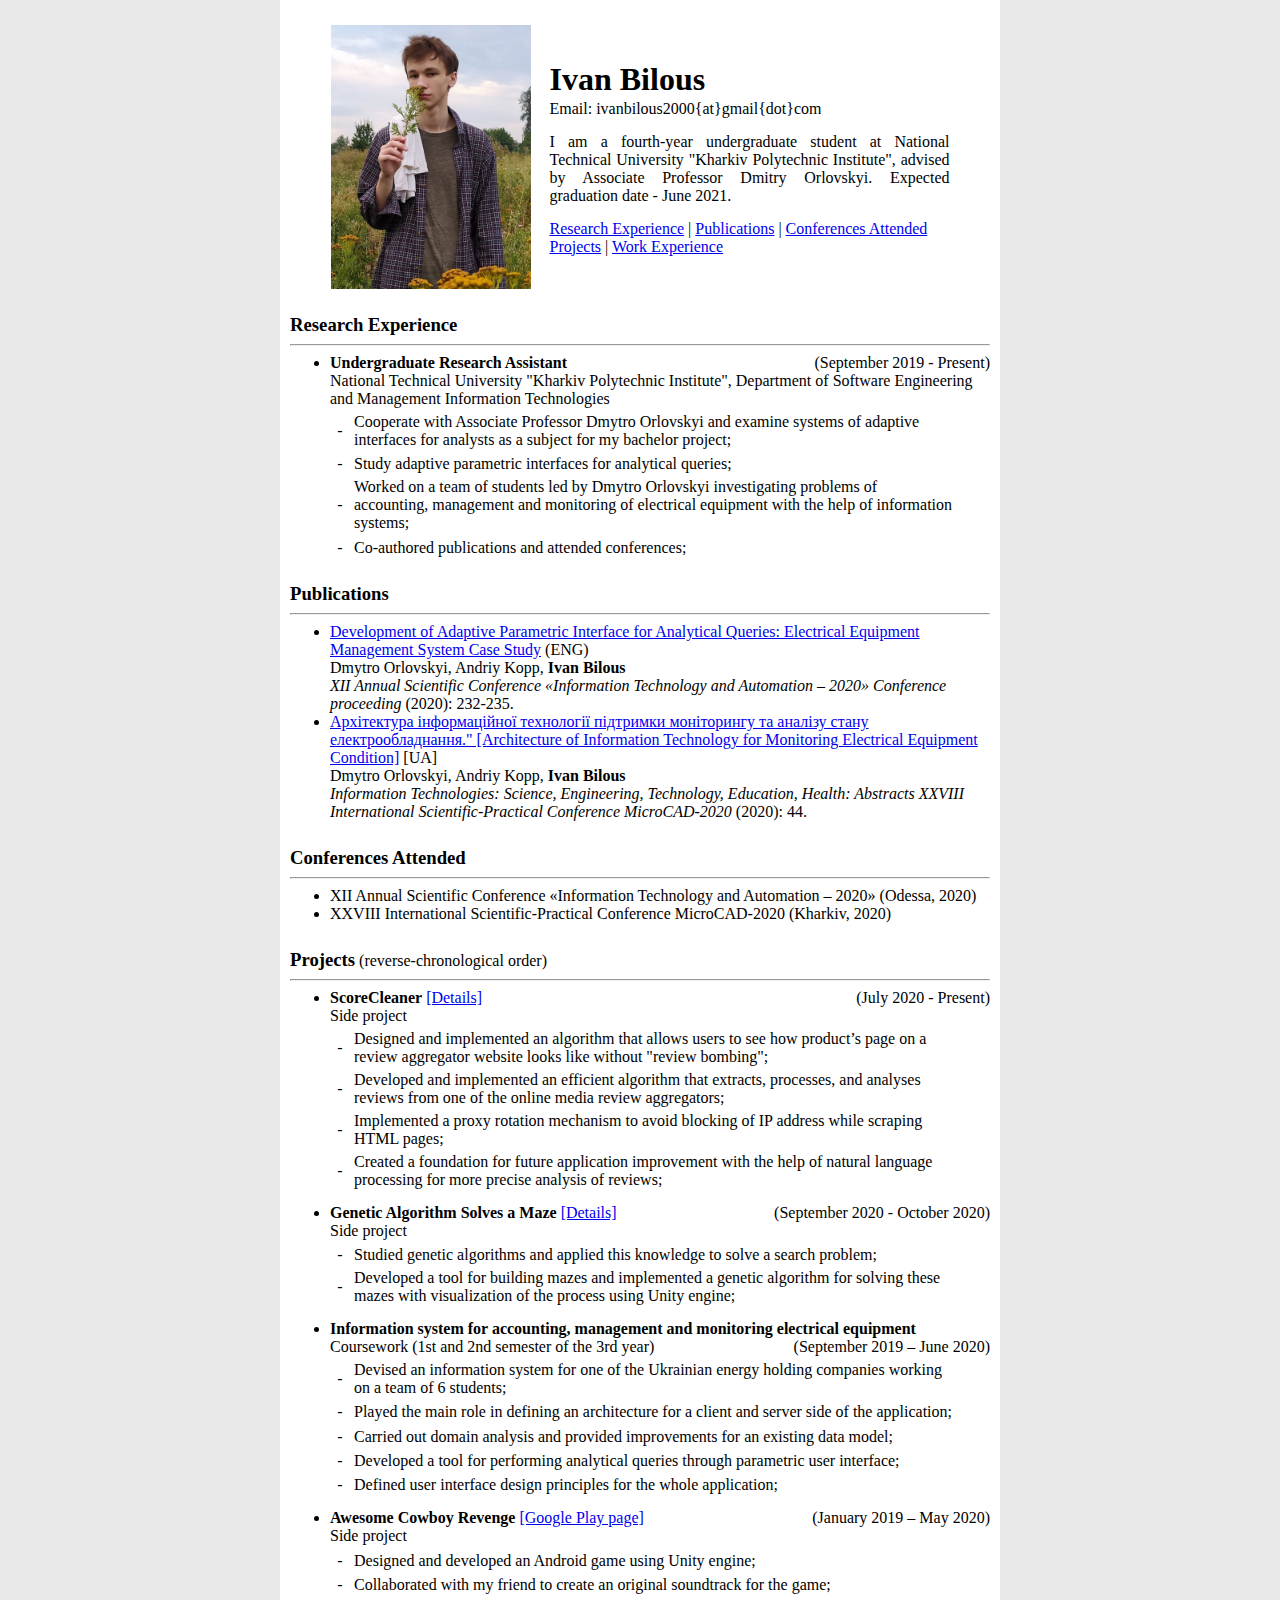
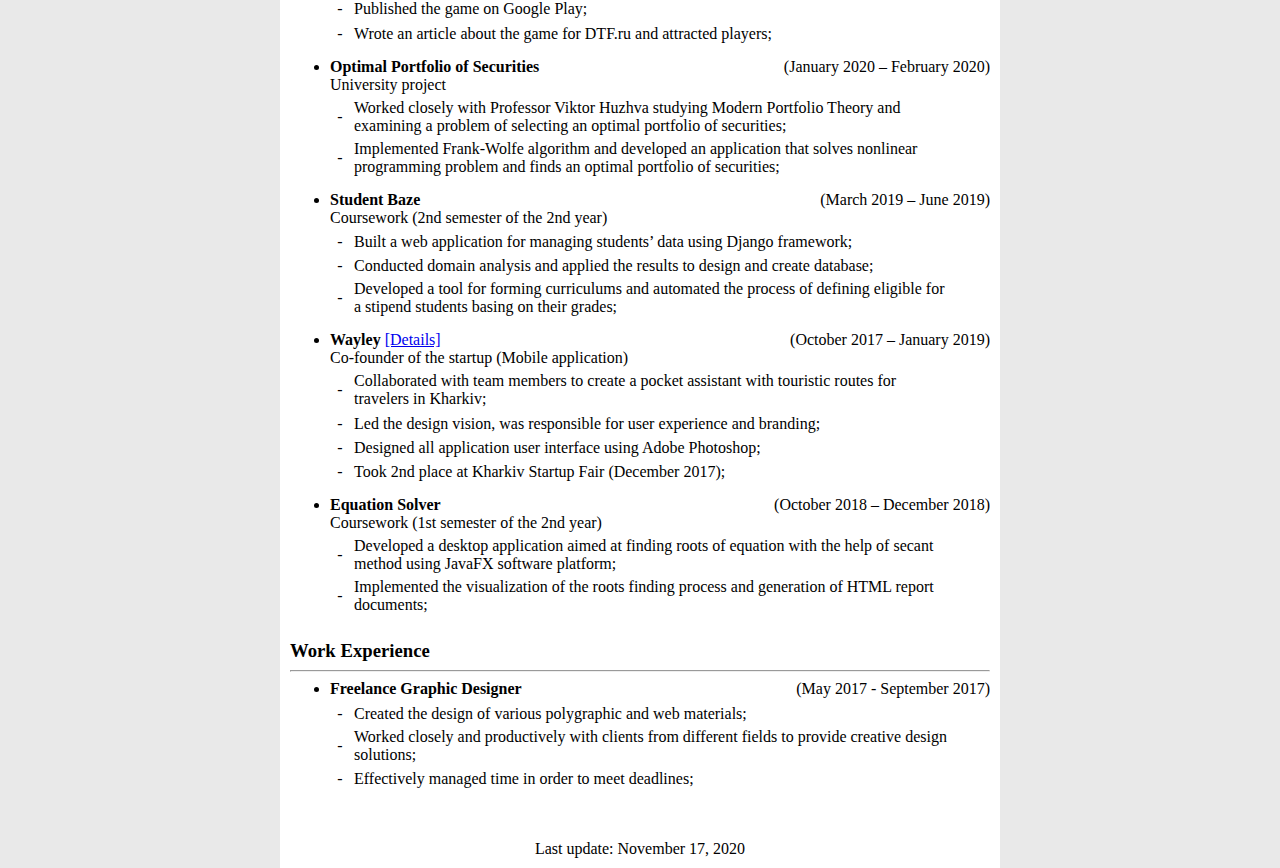
==== index.html @ f1507932 "Initial commit" ====
<!DOCTYPE html>
<html>

<head>
    <meta charset="utf-8">
    <meta http-equiv="X-UA-Compatible" content="chrome=1">
    <title>Ivan Bilous</title>

    <link rel="stylesheet" href="stylesheets/styles.css">
    <link rel="stylesheet" href="stylesheets/github-dark.css">
    <script src="https://ajax.googleapis.com/ajax/libs/jquery/1.7.1/jquery.min.js"></script>
    <script src="javascripts/respond.js"></script>

    <meta name="viewport" content="width=device-width, initial-scale=1, user-scalable=no">

</head>

<body>
    <div class="container" style="max-width: 700px; margin: auto;">

        <section>
            <div id="title">
                <center>
                    <img width="200" height="264 " src="./images/photo.jpg" style="vertical-align: middle; margin-right: 15px;
                        margin-top: 15px; margin-bottom: 15px;">
                    <div style="display: inline-block; vertical-align: middle; text-align: left; width: 400px;">
                        <h1 style="margin-top: 2px; margin-bottom: 2px;">Ivan Bilous</h1>
                        <span>Email: ivanbilous2000{at}gmail{dot}com</span>
                        <div style="text-align: justify; margin-top: 15px;">
                            <span>
                                I am a fourth-year undergraduate student at National Technical University "Kharkiv Polytechnic Institute", 
                                advised by Associate Professor Dmitry Orlovskyi. Expected graduation date - June 2021.
                                
                            </span>
                        </div>
                        <div style="margin-top: 15px;">
                            <a href="javascript:void(0)" onclick="window.scrollTo(0,306);">Research Experience</a> | 
                            <a href="javascript:void(0)" onclick="window.scrollTo(0,581);">Publications</a> | 
                            <a href="javascript:void(0)" onclick="window.scrollTo(0,850);">Conferences Attended</a> 
                            <br> 
                            <a href="javascript:void(0)" onclick="window.scrollTo(0,949);">Projects</a> | 
                            <a href="javascript:void(0)" onclick="window.scrollTo(0,1742);">Work Experience</a>
                        </div>
                    </div>
                </center>
            </div>


            
            <!--Research Experience-->
            <div>
                <h3 class="section_title" style="display: inline-block;">Research Experience</h3>
                <hr>
                <ul class="section_list">
                    <li>
                        <strong>Undergraduate Research Assistant</strong>
                        <span class="project_date">(September 2019 - Present)</span>
                        <br>
                        <span>National Technical University "Kharkiv Polytechnic Institute", Department of Software Engineering and Management Information Technologies</span>
                        <div class="list_inner_item">
                            <div class="dash">
                                -
                            </div>
                            <div class="inner_item_text">
                                Cooperate with Associate Professor Dmytro Orlovskyi and examine systems of adaptive interfaces for analysts as a subject for my bachelor project;
                            </div>
                        </div>
                        <div class="list_inner_item">
                            <div class="dash">
                                -
                            </div>
                            <div class="inner_item_text">
                                Study adaptive parametric interfaces for analytical queries;
                            </div>
                        </div>
                        <div class="list_inner_item">
                            <div class="dash">
                                -
                            </div>
                            <div class="inner_item_text">
                                Worked on a team of students led by Dmytro Orlovskyi investigating problems of accounting, management and monitoring of electrical equipment with the help of information systems;
                            </div>
                        </div>
                        <div class="list_inner_item">
                            <div class="dash">
                                -
                            </div>
                            <div class="inner_item_text">
                                Co-authored publications and attended conferences;
                            </div>
                        </div>
                    </li>
                </ul>
            </div>

            <!--Publications-->
            <div>
                <h3 class="section_title" style="display: inline-block;">Publications</h3>
                <hr>
                <ul class="section_list">
                    <li>
                        <a href="https://doi.org/10.5281/zenodo.4172932">Development of Adaptive Parametric Interface for Analytical Queries: Electrical Equipment Management System Case Study</a>
                        (ENG)
                        <br>
                        <span>
                            Dmytro Orlovskyi, Andriy Kopp, <strong>Ivan Bilous</strong>
                            <br>
                            <i>XII Annual Scientific Conference «Information Technology and Automation – 2020» Conference proceeding</i> (2020): 232-235.
                        </span>
                    </li>
                    <li>
                        <a href="https://doi.org/10.5281/zenodo.4172905">Архітектура інформаційної технології підтримки моніторингу та аналізу стану електрообладнання." [Architecture of Information Technology for Monitoring Electrical Equipment Condition]</a>
                        [UA]
                        <br>
                        <span>
                            Dmytro Orlovskyi, Andriy Kopp, <strong>Ivan Bilous</strong>
                            <br>
                            <i>Information Technologies: Science, Engineering, Technology, Education, Health: Abstracts XXVIII International Scientific-Practical Conference MicroCAD-2020</i> (2020): 44.
                        </span>
                    </li>
                </ul>
            </div>

            <!--Conferences Attended-->
            <div>
                <h3 class="section_title" style="display: inline-block;">Conferences Attended</h3>
                <hr>
                <ul class="section_list">
                    <li>
                        <span>XII Annual Scientific Conference «Information Technology and Automation – 2020» (Odessa, 2020)</span>
                    </li>
                    <li>
                        <span>XXVIII International Scientific-Practical Conference MicroCAD-2020 (Kharkiv, 2020)</span>
                    </li>
                </ul>
            </div>

            <!--Projects-->
            <div>
                <h3 class="section_title" style="display: inline-block;">Projects</h3><span> (reverse-chronological
                    order)</span>
                <hr>
                <ul class="section_list">
                    <li>
                        <strong>ScoreCleaner</strong> <a
                            href="scorecleaner.html">[Details]</a>
                        <span class="project_date">(July 2020 - Present)</span>
                        <br>
                        <span>Side project</span>
                        <div class="list_inner_item">
                            <div class="dash">
                                -
                            </div>
                            <div class="inner_item_text">
                                Designed and implemented an algorithm that allows users to see how product’s page on a
                                review aggregator website looks like without "review bombing";
                            </div>
                        </div>
                        <div class="list_inner_item">
                            <div class="dash">
                                -
                            </div>
                            <div class="inner_item_text">
                                Developed and implemented an efficient algorithm that extracts, processes, and analyses
                                reviews from one of the online media review aggregators;
                            </div>
                        </div>
                        <div class="list_inner_item">
                            <div class="dash">
                                -
                            </div>
                            <div class="inner_item_text">
                                Implemented a proxy rotation mechanism to avoid blocking of IP address while scraping
                                HTML pages;
                            </div>
                        </div>
                        <div class="list_inner_item">
                            <div class="dash">
                                -
                            </div>
                            <div class="inner_item_text">
                                Created a foundation for future application improvement with the help of natural
                                language processing for more precise analysis of reviews;
                            </div>
                        </div>
                    </li>

                    <li class="list_item">
                        <strong>Genetic Algorithm Solves a Maze</strong> <a
                            href="geneticalgorithm.html">[Details]</a>
                        <span class="project_date">(September 2020 - October 2020)</span>
                        <br>
                        <span>Side project</span>
                        <div class="list_inner_item">
                            <div class="dash">
                                -
                            </div>
                            <div class="inner_item_text">
                                Studied genetic algorithms and applied this knowledge to solve a search problem;
                            </div>
                        </div>
                        <div class="list_inner_item">
                            <div class="dash">
                                -
                            </div>
                            <div class="inner_item_text">
                                Developed a tool for building mazes and implemented a genetic algorithm for solving
                                these mazes with visualization of the process using Unity engine;
                            </div>
                        </div>
                    </li>

                    <li class="list_item">
                        <strong>Information system for accounting, management and monitoring electrical
                            equipment</strong>
                        <span class="project_date">(September 2019 – June 2020)</span>
                        <br>
                        <span>Coursework (1st and 2nd semester of the 3rd year)</span>
                        <div class="list_inner_item">
                            <div class="dash">
                                -
                            </div>
                            <div class="inner_item_text">
                                Devised an information system for one of the Ukrainian energy holding companies working
                                on a team of 6 students;
                            </div>
                        </div>
                        <div class="list_inner_item">
                            <div class="dash">
                                -
                            </div>
                            <div class="inner_item_text">
                                Played the main role in defining an architecture for a client and server side of the
                                application;
                            </div>
                        </div>
                        <div class="list_inner_item">
                            <div class="dash">
                                -
                            </div>
                            <div class="inner_item_text">
                                Carried out domain analysis and provided improvements for an existing data model;
                            </div>
                        </div>
                        <div class="list_inner_item">
                            <div class="dash">
                                -
                            </div>
                            <div class="inner_item_text">
                                Developed a tool for performing analytical queries through parametric user interface;
                            </div>
                        </div>
                        <div class="list_inner_item">
                            <div class="dash">
                                -
                            </div>
                            <div class="inner_item_text">
                                Defined user interface design principles for the whole application;
                            </div>
                        </div>
                    </li>

                    <li class="list_item">
                        <strong>Awesome Cowboy Revenge</strong> <a
                            href="https://play.google.com/store/apps/details?id=com.KeptSimpleGames.AwesomeCowboyRevenge">[Google Play page]</a>
                        <span class="project_date">(January 2019 – May 2020)</span>
                        <br>
                        <span>Side project</span>
                        <div class="list_inner_item">
                            <div class="dash">
                                -
                            </div>
                            <div class="inner_item_text">
                                Designed and developed an Android game using Unity engine;
                            </div>
                        </div>
                        <div class="list_inner_item">
                            <div class="dash">
                                -
                            </div>
                            <div class="inner_item_text">
                                Collaborated with my friend to create an original soundtrack for the game;
                            </div>
                        </div>
                        <div class="list_inner_item">
                            <div class="dash">
                                -
                            </div>
                            <div class="inner_item_text">
                                Published the game on Google Play;
                            </div>
                        </div>
                        <div class="list_inner_item">
                            <div class="dash">
                                -
                            </div>
                            <div class="inner_item_text">
                                Wrote an article about the game for DTF.ru and attracted players;
                            </div>
                        </div>
                    </li>

                    <li class="list_item">
                        <strong>Optimal Portfolio of Securities</strong>
                        <span class="project_date">(January 2020 – February 2020)</span>
                        <br>
                        <span>University project</span>
                        <div class="list_inner_item">
                            <div class="dash">
                                -
                            </div>
                            <div class="inner_item_text">
                                Worked closely with Professor Viktor Huzhva studying Modern Portfolio Theory and
                                examining a problem of selecting an optimal portfolio of securities;
                            </div>
                        </div>
                        <div class="list_inner_item">
                            <div class="dash">
                                -
                            </div>
                            <div class="inner_item_text">
                                Implemented Frank-Wolfe algorithm and developed an application that solves nonlinear
                                programming problem and finds an optimal portfolio of securities;
                            </div>
                        </div>
                    </li>

                    <li class="list_item">
                        <strong>Student Baze</strong>
                        <span class="project_date">(March 2019 – June 2019)</span>
                        <br>
                        <span>Coursework (2nd semester of the 2nd year)</span>
                        <div class="list_inner_item">
                            <div class="dash">
                                -
                            </div>
                            <div class="inner_item_text">
                                Built a web application for managing students’ data using Django framework;
                            </div>
                        </div>
                        <div class="list_inner_item">
                            <div class="dash">
                                -
                            </div>
                            <div class="inner_item_text">
                                Conducted domain analysis and applied the results to design and create database;
                            </div>
                        </div>
                        <div class="list_inner_item">
                            <div class="dash">
                                -
                            </div>
                            <div class="inner_item_text">
                                Developed a tool for forming curriculums and automated the process of defining eligible
                                for a stipend students basing on their grades;
                            </div>
                        </div>
                    </li>

                    <li class="list_item">
                        <strong>Wayley</strong> <a href="wayley.html">[Details]</a>
                        <span class="project_date">(October 2017 – January 2019)</span>
                        <br>
                        <span>Co-founder of the startup (Mobile application)</span>
                        <div class="list_inner_item">
                            <div class="dash">
                                -
                            </div>
                            <div class="inner_item_text">
                                Collaborated with team members to create a pocket assistant with touristic routes for
                                travelers in Kharkiv;
                            </div>
                        </div>
                        <div class="list_inner_item">
                            <div class="dash">
                                -
                            </div>
                            <div class="inner_item_text">
                                Led the design vision, was responsible for user experience and branding;
                            </div>
                        </div>
                        <div class="list_inner_item">
                            <div class="dash">
                                -
                            </div>
                            <div class="inner_item_text">
                                Designed all application user interface using Adobe Photoshop;
                            </div>
                        </div>
                        <div class="list_inner_item">
                            <div class="dash">
                                -
                            </div>
                            <div class="inner_item_text">
                                Took 2nd place at Kharkiv Startup Fair (December 2017);
                            </div>
                        </div>
                    </li>

                    <li class="list_item">
                        <strong>Equation Solver</strong>
                        <span class="project_date">(October 2018 – December 2018)</span>
                        <br>
                        <span>Coursework (1st semester of the 2nd year)</span>
                        <div class="list_inner_item">
                            <div class="dash">
                                -
                            </div>
                            <div class="inner_item_text">
                                Developed a desktop application aimed at finding roots of equation with the help of
                                secant method using JavaFX software platform;
                            </div>
                        </div>
                        <div class="list_inner_item">
                            <div class="dash">
                                -
                            </div>
                            <div class="inner_item_text">
                                Implemented the visualization of the roots finding process and generation of HTML report
                                documents;
                            </div>
                        </div>
                    </li>
                </ul>
            </div>

            <!--Work Experience-->
            <div>
                <h3 class="section_title" style="display: inline-block;">Work Experience</h3>
                <hr>
                <ul class="section_list">
                    <li>
                        <strong>Freelance Graphic Designer</strong>
                        <span class="project_date">(May 2017 - September 2017)</span>
                        <div class="list_inner_item">
                            <div class="dash">
                                -
                            </div>
                            <div class="inner_item_text">
                                Created the design of various polygraphic and web materials;
                            </div>
                        </div>
                        <div class="list_inner_item">
                            <div class="dash">
                                -
                            </div>
                            <div class="inner_item_text">
                                Worked closely and productively with clients from different fields to provide creative design solutions;
                            </div>
                        </div>
                        <div class="list_inner_item">
                            <div class="dash">
                                -
                            </div>
                            <div class="inner_item_text">
                                Effectively managed time in order to meet deadlines;
                            </div>
                        </div>
                    </li>
                </ul>
            </div>

            <br>
            <br>
            <div style="text-align: center;">
                Last update: November 17, 2020
            </div>
        </section>

    </div>

    <script>
        document.getElementById("demo").addEventListener("click", goToResearch);

        function goToResearch(){
            console.log(window);
            window.focus();
            window.scrollTo(0,949);
        }
    </script>
</body>

</html>
---- stylesheets/styles.css ----
body{
  background-color: #d7d7d78a;
  margin-top: 0px;
  margin-bottom: 0px; 
}

.container{
  max-width: 700px;
  margin: auto;
  background-color: white;
  padding: 10px 10px;
}

.dash{
  text-align: 
  center;display: 
  inline-block;
  width: 20px;
  vertical-align: middle;
}

.inner_item_text{
  text-align: left;
  display: inline-block;
  width: 600px;
  vertical-align: middle;
}

.project_date{
  float: right;
}

.section_title{
  margin-top: 10px;
  margin-bottom: 0px;
}

.section_list{
  margin-top: 0px;
}

.list_item{
  margin-top: 15px;
}

.list_inner_item{
  margin-top: 5px;
}
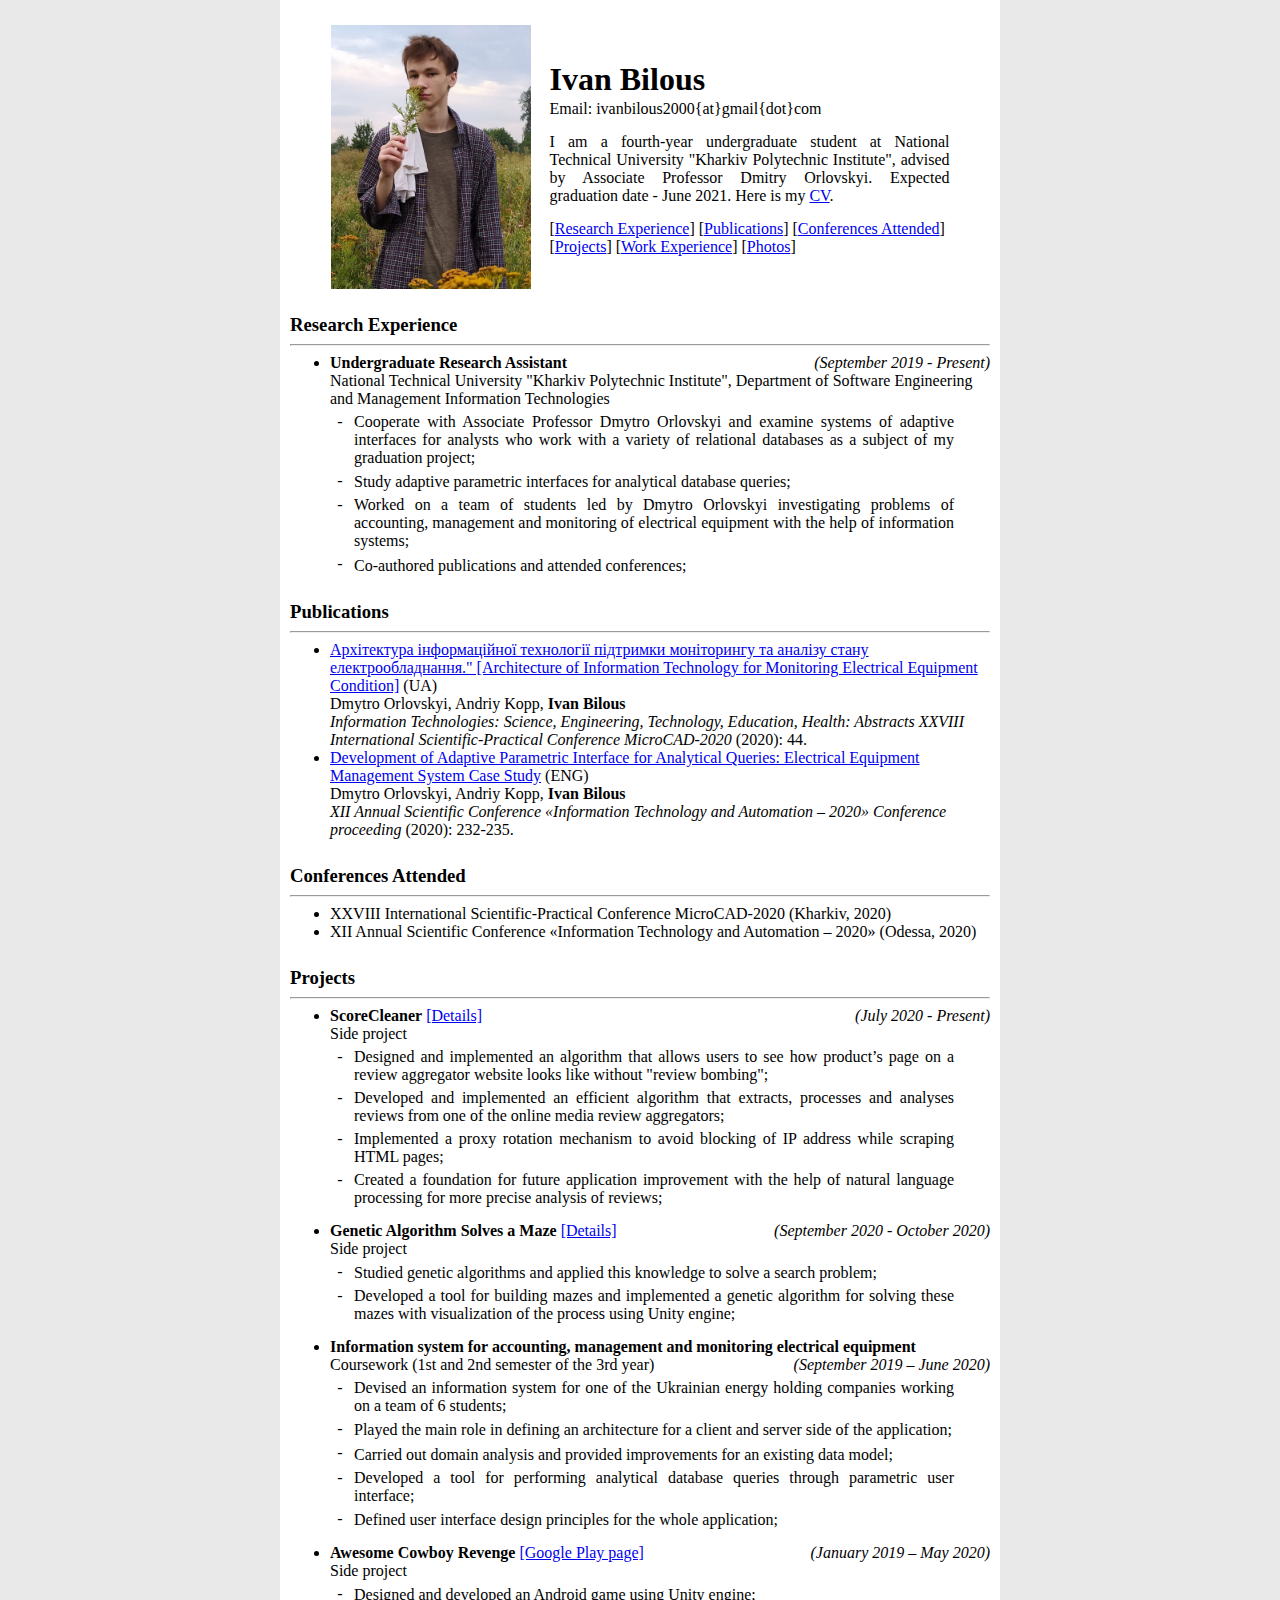
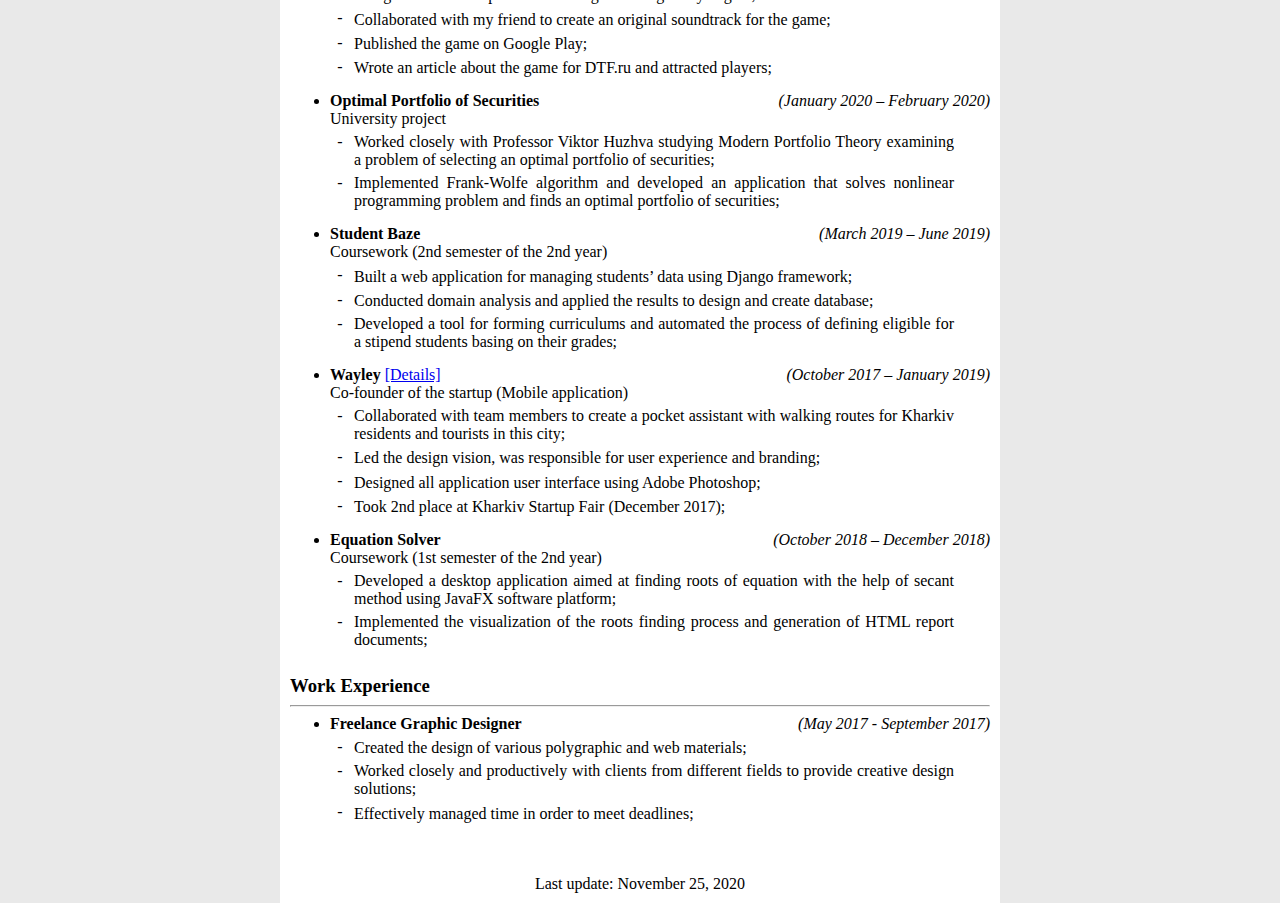
==== commit 1feeb695: "Add CV and photos" ====
--- a/index.html
+++ b/index.html
@@ -1,17 +1,14 @@
 <!DOCTYPE html>
-<html>
+<html lang="en">
 
 <head>
-    <meta charset="utf-8">
-    <meta http-equiv="X-UA-Compatible" content="chrome=1">
-    <title>Ivan Bilous</title>
+    <meta http-equiv="Content-Type" content="text/html; charset=utf-8">
+    <title>Ivan Bilous - Personal Website</title>
 
     <link rel="stylesheet" href="stylesheets/styles.css">
     <link rel="stylesheet" href="stylesheets/github-dark.css">
-    <script src="https://ajax.googleapis.com/ajax/libs/jquery/1.7.1/jquery.min.js"></script>
-    <script src="javascripts/respond.js"></script>
-
-    <meta name="viewport" content="width=device-width, initial-scale=1, user-scalable=no">
+
+    <meta name="viewport" content="width=device-width, initial-scale=1.0">
 
 </head>
 
@@ -21,25 +18,24 @@
         <section>
             <div id="title">
                 <center>
-                    <img width="200" height="264 " src="./images/photo.jpg" style="vertical-align: middle; margin-right: 15px;
-                        margin-top: 15px; margin-bottom: 15px;">
-                    <div style="display: inline-block; vertical-align: middle; text-align: left; width: 400px;">
-                        <h1 style="margin-top: 2px; margin-bottom: 2px;">Ivan Bilous</h1>
+                    <img width="200" height="264 " src="./images/photo.jpg" class="photo">
+                    <div class="info_container">
+                        <h1 style="margin-top: 2px; margin-bottom: 2px; display: inline-block;">Ivan Bilous</h1><br>
                         <span>Email: ivanbilous2000{at}gmail{dot}com</span>
-                        <div style="text-align: justify; margin-top: 15px;">
+                        <div class="personal_info" style="text-align: justify; margin-top: 15px;">
                             <span>
                                 I am a fourth-year undergraduate student at National Technical University "Kharkiv Polytechnic Institute", 
-                                advised by Associate Professor Dmitry Orlovskyi. Expected graduation date - June 2021.
-                                
+                                advised by Associate Professor Dmitry Orlovskyi. Expected graduation date - June 2021. Here is my <a href="Bilous_CV.pdf" target="_blank">CV</a>.
                             </span>
                         </div>
-                        <div style="margin-top: 15px;">
-                            <a href="javascript:void(0)" onclick="window.scrollTo(0,306);">Research Experience</a> | 
-                            <a href="javascript:void(0)" onclick="window.scrollTo(0,581);">Publications</a> | 
-                            <a href="javascript:void(0)" onclick="window.scrollTo(0,850);">Conferences Attended</a> 
-                            <br> 
-                            <a href="javascript:void(0)" onclick="window.scrollTo(0,949);">Projects</a> | 
-                            <a href="javascript:void(0)" onclick="window.scrollTo(0,1742);">Work Experience</a>
+                        <div class="menu" style="margin-top: 15px;">
+                            [<a href="javascript:void(0)" onclick="window.scrollTo(0,306);">Research Experience</a>] 
+                            [<a href="javascript:void(0)" onclick="window.scrollTo(0,600);">Publications</a>]
+                            [<a href="javascript:void(0)" onclick="window.scrollTo(0,865);">Conferences Attended</a>]
+                            <br>
+                            [<a href="javascript:void(0)" onclick="window.scrollTo(0,967);">Projects</a>] 
+                            [<a href="javascript:void(0)" onclick="window.scrollTo(0,1777);">Work Experience</a>]
+                            [<a href="photos.html">Photos</a>]
                         </div>
                     </div>
                 </center>
@@ -62,15 +58,16 @@
                                 -
                             </div>
                             <div class="inner_item_text">
-                                Cooperate with Associate Professor Dmytro Orlovskyi and examine systems of adaptive interfaces for analysts as a subject for my bachelor project;
-                            </div>
-                        </div>
-                        <div class="list_inner_item">
-                            <div class="dash">
-                                -
-                            </div>
-                            <div class="inner_item_text">
-                                Study adaptive parametric interfaces for analytical queries;
+                                Cooperate with Associate Professor Dmytro Orlovskyi and examine systems of adaptive interfaces for analysts 
+                                who work with a variety of relational databases as a subject of my graduation project;
+                            </div>
+                        </div>
+                        <div class="list_inner_item">
+                            <div class="dash">
+                                -
+                            </div>
+                            <div class="inner_item_text">
+                                Study adaptive parametric interfaces for analytical database queries;
                             </div>
                         </div>
                         <div class="list_inner_item">
@@ -99,6 +96,16 @@
                 <hr>
                 <ul class="section_list">
                     <li>
+                        <a href="https://doi.org/10.5281/zenodo.4172905">Архітектура інформаційної технології підтримки моніторингу та аналізу стану електрообладнання." [Architecture of Information Technology for Monitoring Electrical Equipment Condition]</a>
+                        (UA)
+                        <br>
+                        <span>
+                            Dmytro Orlovskyi, Andriy Kopp, <strong>Ivan Bilous</strong>
+                            <br>
+                            <i>Information Technologies: Science, Engineering, Technology, Education, Health: Abstracts XXVIII International Scientific-Practical Conference MicroCAD-2020</i> (2020): 44.
+                        </span>
+                    </li>
+                    <li>
                         <a href="https://doi.org/10.5281/zenodo.4172932">Development of Adaptive Parametric Interface for Analytical Queries: Electrical Equipment Management System Case Study</a>
                         (ENG)
                         <br>
@@ -108,16 +115,6 @@
                             <i>XII Annual Scientific Conference «Information Technology and Automation – 2020» Conference proceeding</i> (2020): 232-235.
                         </span>
                     </li>
-                    <li>
-                        <a href="https://doi.org/10.5281/zenodo.4172905">Архітектура інформаційної технології підтримки моніторингу та аналізу стану електрообладнання." [Architecture of Information Technology for Monitoring Electrical Equipment Condition]</a>
-                        [UA]
-                        <br>
-                        <span>
-                            Dmytro Orlovskyi, Andriy Kopp, <strong>Ivan Bilous</strong>
-                            <br>
-                            <i>Information Technologies: Science, Engineering, Technology, Education, Health: Abstracts XXVIII International Scientific-Practical Conference MicroCAD-2020</i> (2020): 44.
-                        </span>
-                    </li>
                 </ul>
             </div>
 
@@ -127,18 +124,17 @@
                 <hr>
                 <ul class="section_list">
                     <li>
+                        <span>XXVIII International Scientific-Practical Conference MicroCAD-2020 (Kharkiv, 2020)</span>
+                    </li>
+                    <li>
                         <span>XII Annual Scientific Conference «Information Technology and Automation – 2020» (Odessa, 2020)</span>
-                    </li>
-                    <li>
-                        <span>XXVIII International Scientific-Practical Conference MicroCAD-2020 (Kharkiv, 2020)</span>
                     </li>
                 </ul>
             </div>
 
             <!--Projects-->
             <div>
-                <h3 class="section_title" style="display: inline-block;">Projects</h3><span> (reverse-chronological
-                    order)</span>
+                <h3 class="section_title" style="display: inline-block;">Projects</h3>
                 <hr>
                 <ul class="section_list">
                     <li>
@@ -161,7 +157,7 @@
                                 -
                             </div>
                             <div class="inner_item_text">
-                                Developed and implemented an efficient algorithm that extracts, processes, and analyses
+                                Developed and implemented an efficient algorithm that extracts, processes and analyses
                                 reviews from one of the online media review aggregators;
                             </div>
                         </div>
@@ -247,7 +243,7 @@
                                 -
                             </div>
                             <div class="inner_item_text">
-                                Developed a tool for performing analytical queries through parametric user interface;
+                                Developed a tool for performing analytical database queries through parametric user interface;
                             </div>
                         </div>
                         <div class="list_inner_item">
@@ -310,7 +306,7 @@
                                 -
                             </div>
                             <div class="inner_item_text">
-                                Worked closely with Professor Viktor Huzhva studying Modern Portfolio Theory and
+                                Worked closely with Professor Viktor Huzhva studying Modern Portfolio Theory 
                                 examining a problem of selecting an optimal portfolio of securities;
                             </div>
                         </div>
@@ -367,8 +363,8 @@
                                 -
                             </div>
                             <div class="inner_item_text">
-                                Collaborated with team members to create a pocket assistant with touristic routes for
-                                travelers in Kharkiv;
+                                Collaborated with team members to create a pocket assistant with walking 
+                                routes for Kharkiv residents and tourists in this city;
                             </div>
                         </div>
                         <div class="list_inner_item">
@@ -463,21 +459,12 @@
             <br>
             <br>
             <div style="text-align: center;">
-                Last update: November 17, 2020
+                Last update: November 25, 2020
             </div>
         </section>
 
     </div>
 
-    <script>
-        document.getElementById("demo").addEventListener("click", goToResearch);
-
-        function goToResearch(){
-            console.log(window);
-            window.focus();
-            window.scrollTo(0,949);
-        }
-    </script>
 </body>
 
 </html>
--- a/stylesheets/styles.css
+++ b/stylesheets/styles.css
@@ -16,19 +16,78 @@
   center;display: 
   inline-block;
   width: 20px;
-  vertical-align: middle;
+  vertical-align: top;
 }
 
 .inner_item_text{
-  text-align: left;
+  text-align: justify;
   display: inline-block;
   width: 600px;
   vertical-align: middle;
 }
 
+.info_container{
+  display: inline-block; 
+  vertical-align: middle; 
+  text-align: left; 
+  max-width: 400px;
+}
+
 .project_date{
   float: right;
+  font-style: italic;
 }
+
+.photo{
+  vertical-align: middle; 
+  margin-right: 15px;               
+  margin-top: 15px; 
+  margin-bottom: 15px;
+}
+
+@media only screen and (max-width: 600px) {
+  .menu{
+    display: none;
+  }
+
+  .inner_item_text{
+    text-align: justify;
+    display: inline-block;
+    width: 90%;
+    vertical-align: middle;
+  }
+
+  .personal_info{
+    margin-bottom: 16px;
+  }
+
+  .project_img{
+    width: 100%;
+    height: 100%;
+  }
+
+  iframe{
+    width: 100%;
+    height: 100%;
+  }
+
+  .project_date{
+    float: none;
+  }
+
+  .photo{
+    vertical-align: middle; 
+    margin-right: 0px;               
+    margin-top: 15px; 
+    margin-bottom: 15px;
+  }
+
+  .info_container{
+    text-align: center;
+  }
+}
+
+
 
 .section_title{
   margin-top: 10px;
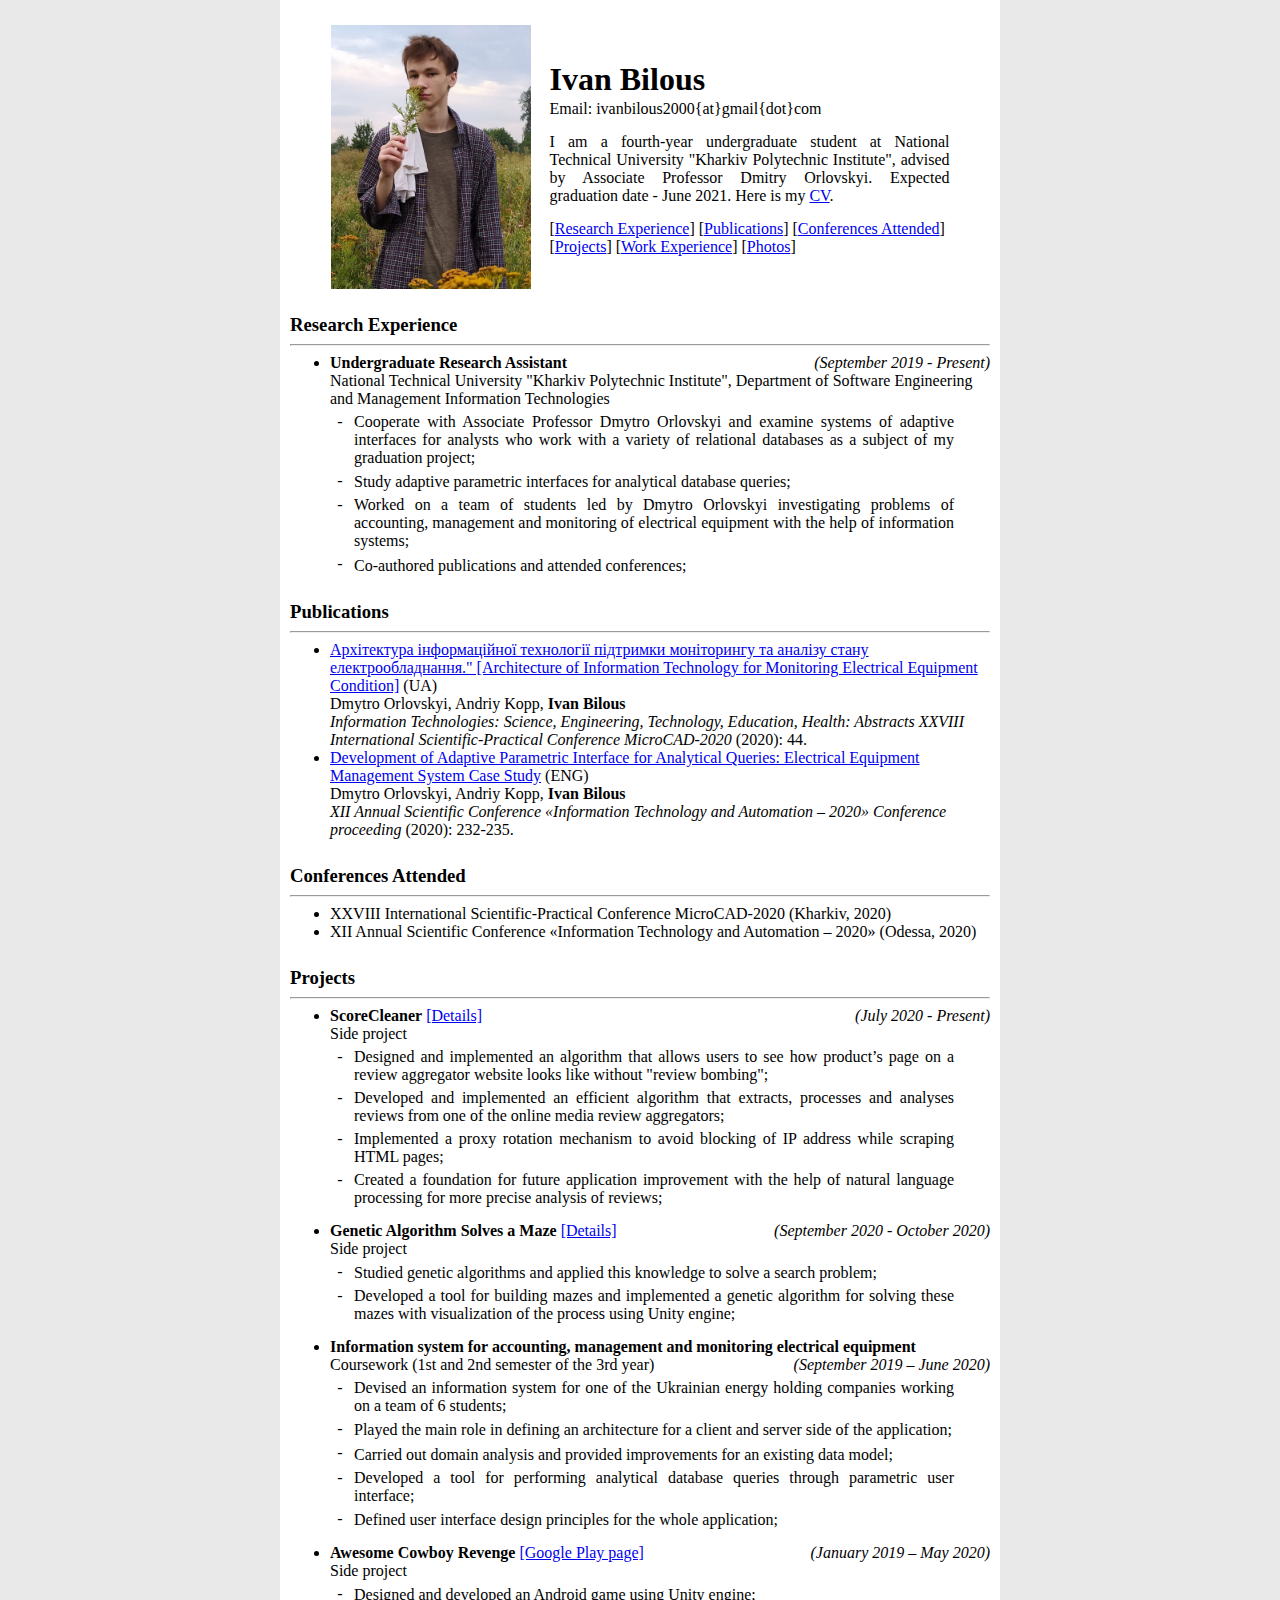
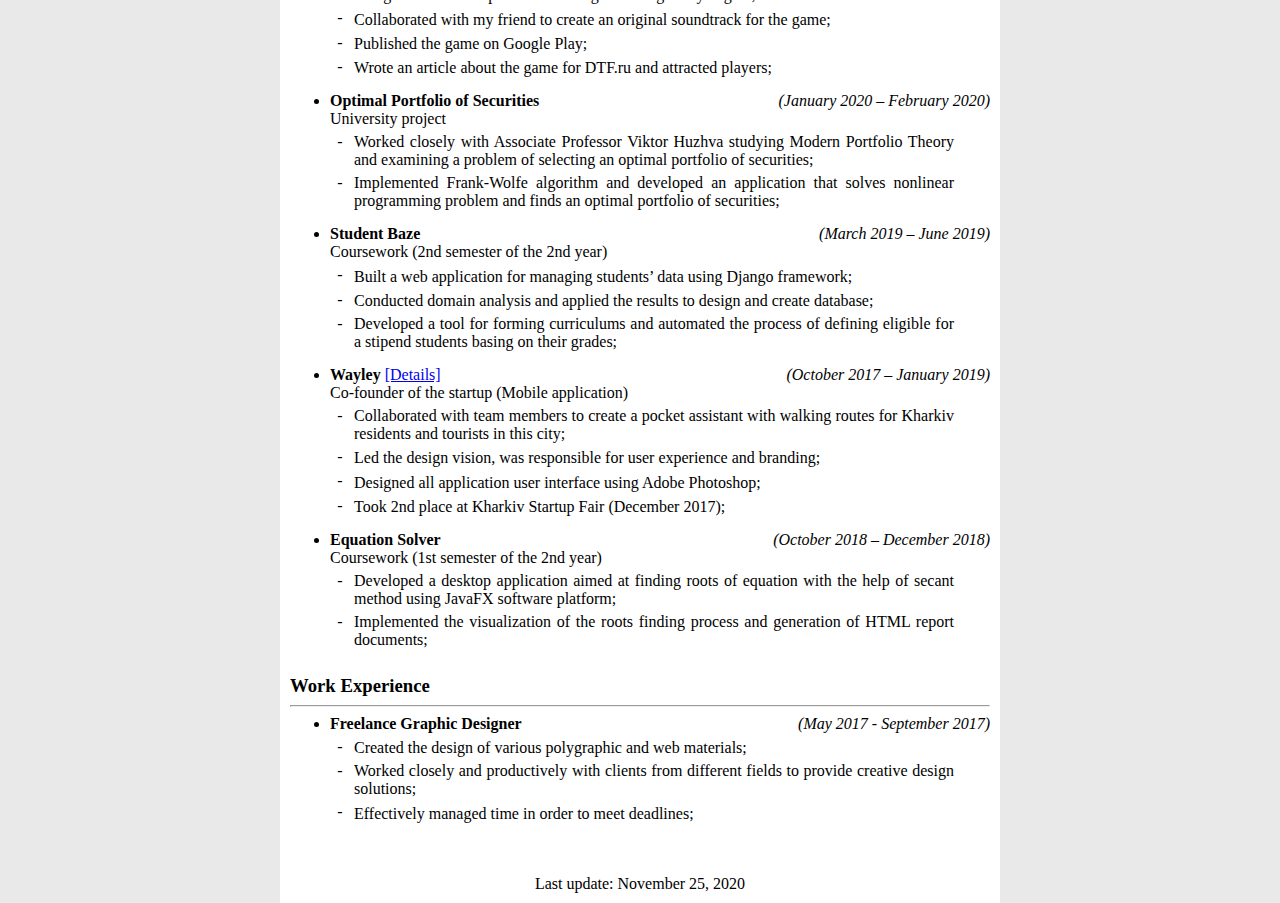
==== commit 0d574924: "Fix typo in OPS" ====
--- a/index.html
+++ b/index.html
@@ -306,7 +306,7 @@
                                 -
                             </div>
                             <div class="inner_item_text">
-                                Worked closely with Professor Viktor Huzhva studying Modern Portfolio Theory 
+                                Worked closely with Associate Professor Viktor Huzhva studying Modern Portfolio Theory and 
                                 examining a problem of selecting an optimal portfolio of securities;
                             </div>
                         </div>
